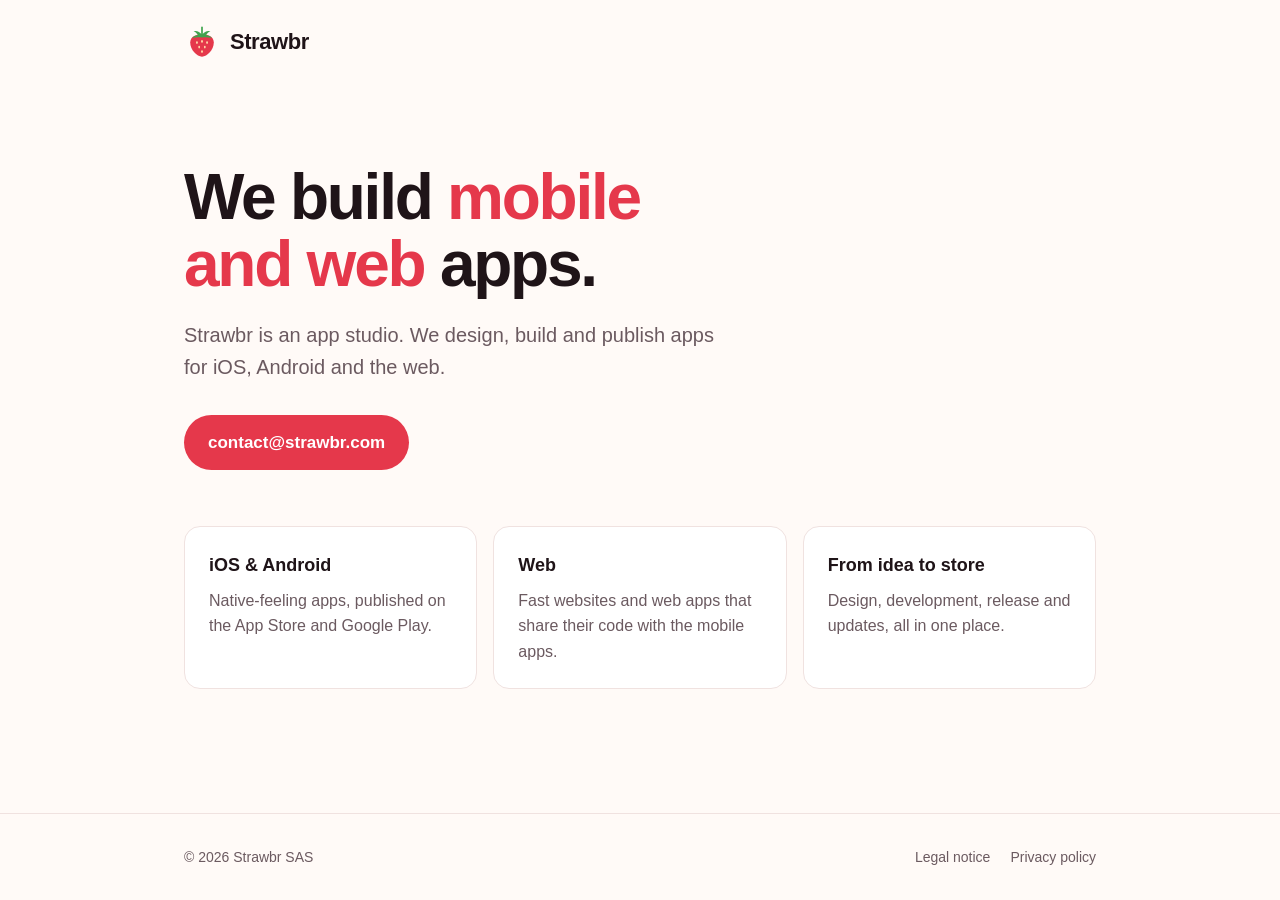
==== index.html @ 819ce58d "Add Strawbr showcase website with legal notice and privacy policy Static HTML/CSS site for GitHub Pa" ====
<!doctype html>
<html lang="en">
  <head>
    <meta charset="utf-8" />
    <meta name="viewport" content="width=device-width, initial-scale=1" />
    <title>Strawbr — Mobile &amp; web apps</title>
    <meta name="description" content="Strawbr designs and builds mobile and web apps." />
    <link rel="icon" href="/assets/logo.svg" type="image/svg+xml" />
    <link rel="stylesheet" href="/assets/styles.css" />
  </head>
  <body>
    <header class="site-header">
      <div class="container">
        <a class="brand" href="/"><img src="/assets/logo.svg" alt="" />Strawbr</a>
      </div>
    </header>

    <main class="container">
      <section class="hero">
        <h1>We build <span>mobile and web</span> apps.</h1>
        <p>Strawbr is an app studio. We design, build and publish apps for iOS, Android and the web.</p>
        <a class="button" href="mailto:contact@strawbr.com">contact@strawbr.com</a>
      </section>

      <ul class="services">
        <li>
          <h2>iOS &amp; Android</h2>
          <p>Native-feeling apps, published on the App Store and Google Play.</p>
        </li>
        <li>
          <h2>Web</h2>
          <p>Fast websites and web apps that share their code with the mobile apps.</p>
        </li>
        <li>
          <h2>From idea to store</h2>
          <p>Design, development, release and updates, all in one place.</p>
        </li>
      </ul>
    </main>

    <footer class="site-footer">
      <div class="container">
        <span>© 2026 Strawbr SAS</span>
        <nav>
          <a href="/legal/">Legal notice</a>
          <a href="/privacy/">Privacy policy</a>
        </nav>
      </div>
    </footer>
  </body>
</html>
---- assets/styles.css ----
:root {
  --color-background: #fffaf7;
  --color-surface: #ffffff;
  --color-ink: #1f1418;
  --color-ink-muted: #6b5a60;
  --color-border: #f0e2e0;
  --color-accent: #e5384b;
  --color-accent-soft: #fde8ea;

  --font-body: -apple-system, BlinkMacSystemFont, "Segoe UI", Roboto, "Helvetica Neue", Arial, sans-serif;
  --max-width-page: 960px;
  --max-width-text: 680px;
  --radius-card: 16px;
}

@media (prefers-color-scheme: dark) {
  :root {
    --color-background: #161013;
    --color-surface: #211a1d;
    --color-ink: #f7eef0;
    --color-ink-muted: #b3a2a8;
    --color-border: #33282c;
    --color-accent: #ff5a6c;
    --color-accent-soft: #3a1d23;
  }
}

*,
*::before,
*::after {
  box-sizing: border-box;
}

html {
  -webkit-text-size-adjust: 100%;
}

body {
  margin: 0;
  min-height: 100vh;
  display: flex;
  flex-direction: column;
  background: var(--color-background);
  color: var(--color-ink);
  font-family: var(--font-body);
  font-size: 17px;
  line-height: 1.6;
}

a {
  color: var(--color-accent);
}

.container {
  width: 100%;
  max-width: var(--max-width-page);
  margin: 0 auto;
  padding: 0 24px;
}

/* Header */

.site-header {
  padding: 24px 0;
}

.brand {
  display: inline-flex;
  align-items: center;
  gap: 10px;
  color: var(--color-ink);
  font-size: 22px;
  font-weight: 700;
  letter-spacing: -0.02em;
  text-decoration: none;
}

.brand img {
  width: 36px;
  height: 36px;
}

main {
  flex: 1;
}

/* Home */

.hero {
  padding: 72px 0 56px;
}

.hero h1 {
  max-width: 14ch;
  margin: 0 0 20px;
  font-size: clamp(40px, 7vw, 64px);
  line-height: 1.05;
  letter-spacing: -0.035em;
}

.hero h1 span {
  color: var(--color-accent);
}

.hero p {
  max-width: 34rem;
  margin: 0 0 32px;
  color: var(--color-ink-muted);
  font-size: 20px;
}

.button {
  display: inline-block;
  padding: 14px 24px;
  border-radius: 999px;
  background: var(--color-accent);
  color: #ffffff;
  font-weight: 600;
  text-decoration: none;
}

.button:hover {
  filter: brightness(1.08);
}

.services {
  display: grid;
  grid-template-columns: repeat(auto-fit, minmax(240px, 1fr));
  gap: 16px;
  margin: 0 0 80px;
  padding: 0;
  list-style: none;
}

.services li {
  padding: 24px;
  border: 1px solid var(--color-border);
  border-radius: var(--radius-card);
  background: var(--color-surface);
}

.services h2 {
  margin: 0 0 8px;
  font-size: 18px;
}

.services p {
  margin: 0;
  color: var(--color-ink-muted);
  font-size: 16px;
}

/* Legal pages */

.legal {
  max-width: var(--max-width-text);
  padding: 32px 0 80px;
}

.legal h1 {
  margin: 0 0 8px;
  font-size: clamp(32px, 5vw, 44px);
  line-height: 1.15;
  letter-spacing: -0.03em;
}

.legal .updated {
  margin: 0 0 40px;
  color: var(--color-ink-muted);
}

.legal h2 {
  margin: 40px 0 12px;
  font-size: 22px;
  letter-spacing: -0.01em;
}

.legal address {
  font-style: normal;
}

.legal .summary {
  padding: 20px 24px;
  border-radius: var(--radius-card);
  background: var(--color-accent-soft);
}

/* Footer */

.site-footer {
  padding: 32px 0;
  border-top: 1px solid var(--color-border);
  color: var(--color-ink-muted);
  font-size: 14px;
}

.site-footer .container {
  display: flex;
  flex-wrap: wrap;
  justify-content: space-between;
  gap: 12px;
}

.site-footer nav {
  display: flex;
  gap: 20px;
}

.site-footer a {
  color: var(--color-ink-muted);
  text-decoration: none;
}

.site-footer a:hover {
  color: var(--color-ink);
  text-decoration: underline;
}
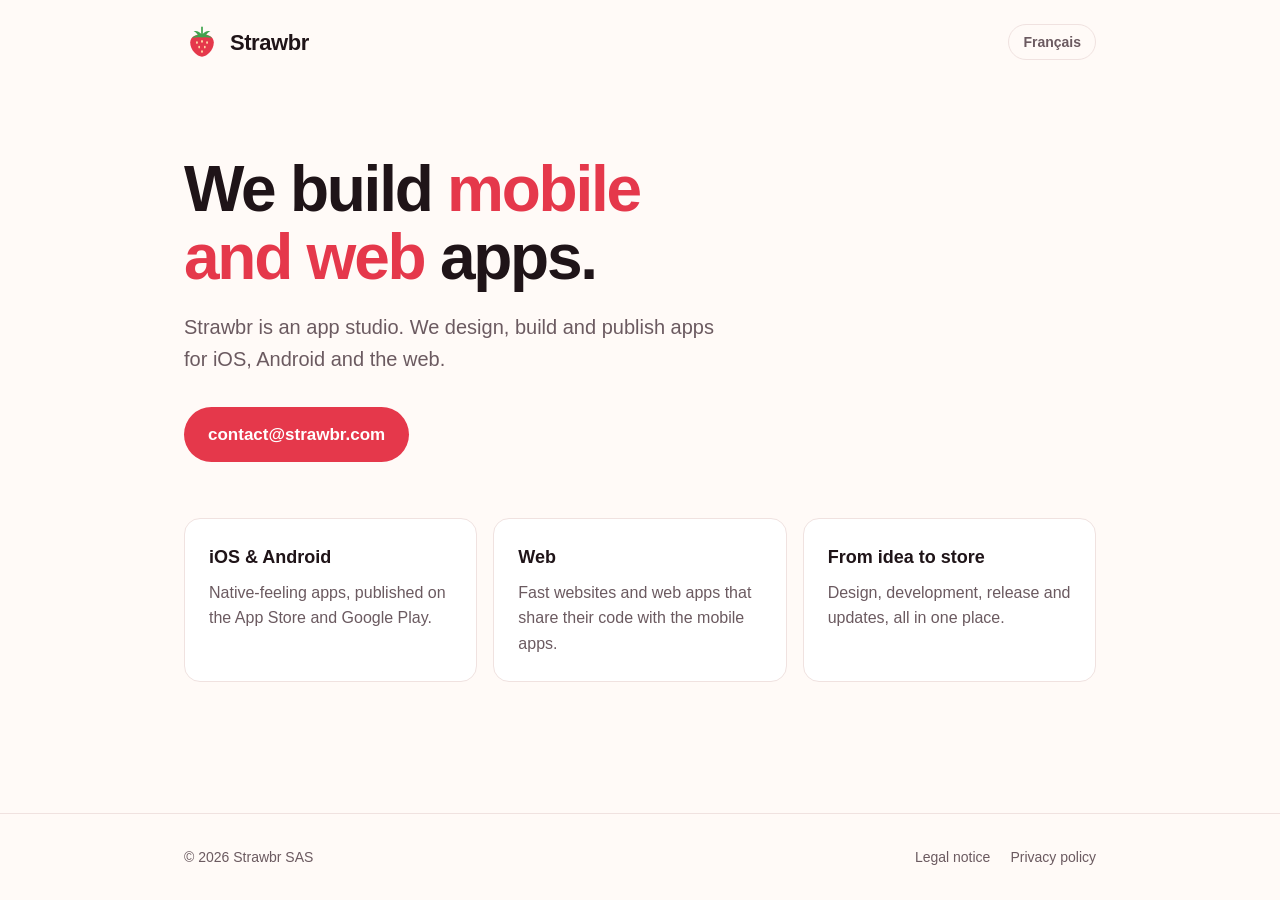
==== commit 4a1f8c60: "Add French version of the website French home page (/fr/), legal notice (/fr/mentions-legales/) and " ====
--- a/index.html
+++ b/index.html
@@ -7,11 +7,14 @@
     <meta name="description" content="Strawbr designs and builds mobile and web apps." />
     <link rel="icon" href="/assets/logo.svg" type="image/svg+xml" />
     <link rel="stylesheet" href="/assets/styles.css" />
+    <link rel="alternate" hreflang="en" href="https://strawbr.com/" />
+    <link rel="alternate" hreflang="fr" href="https://strawbr.com/fr/" />
   </head>
   <body>
     <header class="site-header">
       <div class="container">
         <a class="brand" href="/"><img src="/assets/logo.svg" alt="" />Strawbr</a>
+        <a class="language-switch" href="/fr/" hreflang="fr" lang="fr">Français</a>
       </div>
     </header>
 
--- a/assets/styles.css
+++ b/assets/styles.css
@@ -64,6 +64,28 @@
   padding: 24px 0;
 }
 
+.site-header .container {
+  display: flex;
+  align-items: center;
+  justify-content: space-between;
+  gap: 16px;
+}
+
+.language-switch {
+  padding: 6px 14px;
+  border: 1px solid var(--color-border);
+  border-radius: 999px;
+  color: var(--color-ink-muted);
+  font-size: 14px;
+  font-weight: 600;
+  text-decoration: none;
+}
+
+.language-switch:hover {
+  color: var(--color-ink);
+  border-color: var(--color-ink-muted);
+}
+
 .brand {
   display: inline-flex;
   align-items: center;
